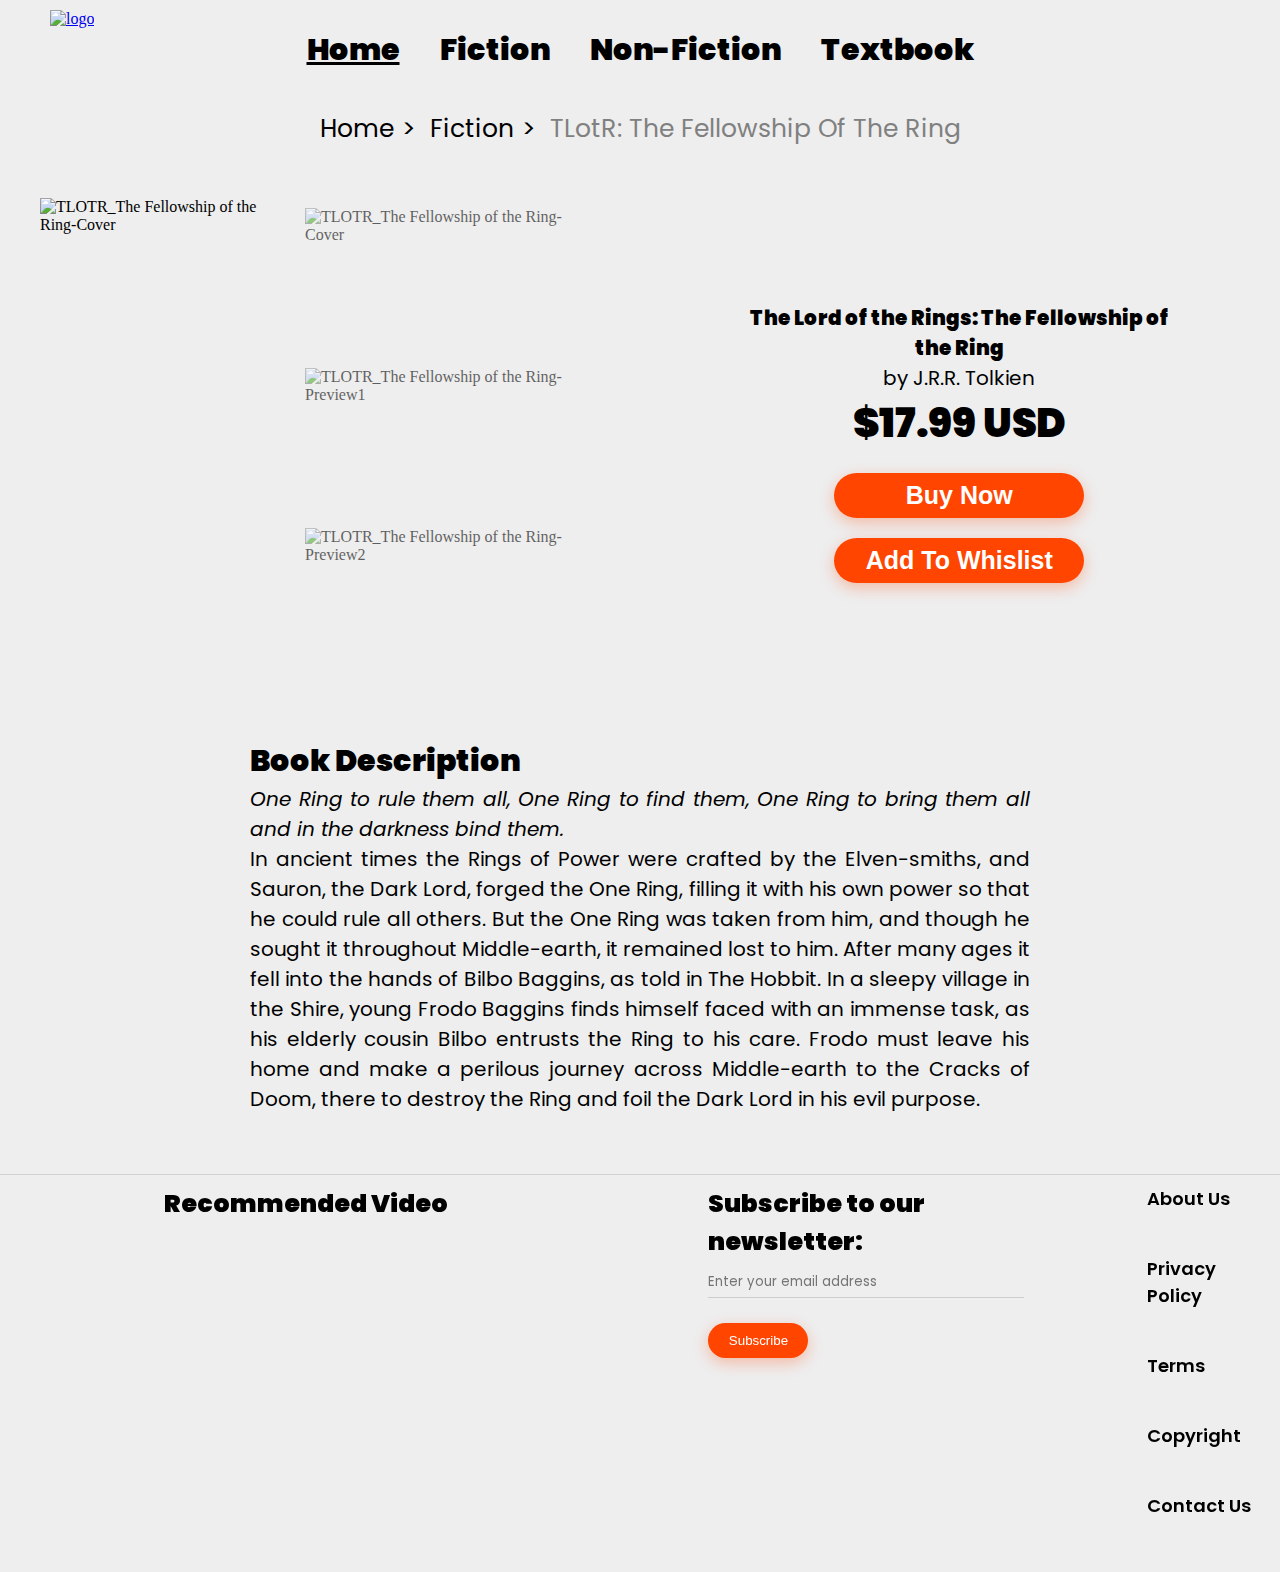
==== book-detail.html @ ee294438 "First Upload" ====
<!--RMIT University Vietnam
  Course: COSC2430 Web Programming
  Semester: 2023A
  Assessment: Assignment 1
  Author: Vu Thanh Tung
  ID: s3963172
  Acknowledgement:
-->

<!DOCTYPE html>
<html lang="en">

<head>
    <meta charset="UTF-8">
    <meta http-equiv="X-UA-Compatible" content="IE=edge">
    <meta name="viewport" content="width=device-width, initial-scale=1.0">
    <title>The Lord of the Rings: The Fellowship of the Ring - On The Same Page Bookstore</title>
    <link rel="shortcut icon" type="image/png" href="img/Logo/Logo-favicon.png">
    <link rel="stylesheet" href="style.css">
    <script src="script.js"></script>
</head>

<body>
    <header class="header-section">
        <div class="header-logo">
            <a href="index.html">
                <img src="img/Logo/Logo.png" alt="logo" id="logo">
            </a>
        </div>
        <div class="mobile-nav-icon">☰</div>
        <nav class="navbar">
            <ul>
                <li>
                    <a href="index.html" class="nav-link" id="active-link">home</a>
                </li>
                <li>
                    <a href="fiction.html" class="nav-link">fiction</a>
                </li>
                <li>
                    <a href="non-fiction.html" class="nav-link">non-fiction</a>
                </li>
                <li>
                    <a href="textbook.html" class="nav-link">textbook</a>
                </li>
            </ul>
        </nav>
    </header>

    <main>
        <div id="breadcrumb">
            <ul class="breadcrumb">
                <li><a href="index.html">home</a></li>
                <li><a href="fiction.html">fiction</a></li>
                <li>TLotR: The Fellowship of the Ring</li>
            </ul>
        </div>

        <div class="detail-box">
            <div class="book-detail">
                <div class="img-container">
                    <img id="img-box"
                        src="img/Book/Fiction/Fantasy/The Lord of the Rings_The Fellowship of the Ring/TLOTR_The Fellowship of the Ring-Cover.jpg"
                        alt="TLOTR_The Fellowship of the Ring-Cover">
                </div>
                <div class="book-detail-smallimg">
                    <img src="img/Book/Fiction/Fantasy/The Lord of the Rings_The Fellowship of the Ring/TLOTR_The Fellowship of the Ring-Cover.jpg"
                        alt="TLOTR_The Fellowship of the Ring-Cover" onclick="myFunction(this)">
                    <img src="img/Book/Fiction/Fantasy/The Lord of the Rings_The Fellowship of the Ring/TLOTR_The Fellowship of the Ring-Preview1.jpg"
                        alt="TLOTR_The Fellowship of the Ring-Preview1" onclick="myFunction(this)">
                    <img src="img/Book/Fiction/Fantasy/The Lord of the Rings_The Fellowship of the Ring/TLOTR_The Fellowship of the Ring-Preview2.jpg"
                        alt="TLOTR_The Fellowship of the Ring-Preview2" onclick="myFunction(this)">
                </div>
            </div>
            <div class="book-price">
                <h2>The Lord of the Rings: The Fellowship of the Ring</h2>
                <h3>by J.R.R. Tolkien</h3>
                <p>$17.99 USD</p>
                <button type="submit">Buy Now</button>
                <button type="button">Add To Whislist</button>
            </div>
        </div>
        <div class="description-box">
            <h2>Book Description</h2>
            <p>
                <i>One Ring to rule them all, One Ring to find them, One Ring to bring them all and in the darkness bind
                them.</i>
            </p>
            <p>
                In ancient times the Rings of Power were crafted by the Elven-smiths, and Sauron, the Dark Lord, forged
                the One Ring, filling it with his own power so that he could rule all others. But the One Ring was taken
                from him, and though he sought it throughout Middle-earth, it remained lost to him. After many ages it
                fell into the hands of Bilbo Baggins, as told in The Hobbit. In a sleepy village in the Shire, young
                Frodo Baggins finds himself faced with an immense task, as his elderly cousin Bilbo entrusts the Ring to
                his care. Frodo must leave his home and make a perilous journey across Middle-earth to the Cracks of
                Doom, there to destroy the Ring and foil the Dark Lord in his evil purpose.
            </p>
        </div>
    </main>

    <footer id="footer-section">
        <nav id="footer-navbar">
            <div class="video-box">
                <h2>Recommended Video</h2>
                <iframe width="560" height="315" src="https://www.youtube.com/embed/lIW5jBrrsS0"
                    title="YouTube video player" frameborder="0"
                    allow="accelerometer; autoplay; clipboard-write; encrypted-media; gyroscope; picture-in-picture; web-share"
                    allowfullscreen></iframe>
            </div>
            <div class="newsletter-box">
                <form>
                    <label for="email">Subscribe to our newsletter:</label>
                    <input type="email" id="email" name="email" placeholder="Enter your email address">
                    <button type="submit">Subscribe</button>
                </form>
            </div>
            <ul id="footer-menu">
                <li>
                    <a href="#" class="footer-link">about us</a>
                </li>
                <li>
                    <a href="#" class="footer-link">privacy policy</a>
                </li>
                <li>
                    <a href="#" class="footer-link">terms</a>
                </li>
                <li>
                    <a href="#" class="footer-link">copyright</a>
                </li>
                <li>
                    <a href="contact.html" class="footer-link">contact us</a>
                </li>
            </ul>
        </nav>
    </footer>
</body>

</html>
---- style.css ----
/* RMIT University Vietnam
  Course: COSC2430 Web Programming
  Semester: 2023A
  Assessment: Assignment 1
  Author: Vu Thanh Tung
  ID: s3963172
  Acknowledgement:
*/

@import url('https://fonts.googleapis.com/css2?family=Poppins&display=swap');

:root {
    --font-family: 'Poppins', sans-serif;

    --header-bg-color-light: gray;
    --main-bg-color-light: #eee;
    --font-color-light: black;

    --breadcrumb-parent-color: black;
    --breadcrumb-child-color: gray;

    --book-border-color: #f3f3f3;
}

* {
    margin: 0;
    padding: 0;
}

body {
    background-color: var(--main-bg-color-light);
}

/* || HEADER SECTION */
.header-section {
    display: flex;
    justify-content: center;
    width: 100%;
    padding: 0 20px;    
}

/* Header Logo */
.header-logo {
    display: flex;
    align-items: center;
    justify-content: center;
    position: absolute;
    top: 10px;
    left: 50px;
}

#logo {
    width: 75px;
    height: auto;
    transition: .5s;
}

#logo:hover {
    scale: 1.02;
    transition: .5s;
}

/* Default Horizontal Navigation Bar */
.navbar {
    display: flex;
    justify-content: center;
    align-items: center;
    background-color: var(--main-bg-color-light);
    height: 100px;
}

.navbar ul {
    display: flex;
    list-style: none;
    margin: 0;
    padding: 0;
}

.navbar li {
    font-size: 30px;
    font-family: var(--font-family);
    font-weight: 900;
    text-transform: capitalize;
    margin-right: 40px;
    transition: .5s;
}

.navbar a {
    color: var(--font-color-light);
    text-decoration: none;
}

#active-link {
    text-decoration: underline;
}

.nav-link:hover {
    text-decoration: underline;
}

.navbar li:hover {
    font-size: 31px;
    transition: .5s;
}

.mobile-nav-icon {
    text-align: center;
    width: 30px;
    height: 30px;
    padding: 5px;
    font-size: 20px;
    background-color: var(--book-border-color);
    display: none;
    margin-top: 30px;
    margin-left: 30px;
}

/* Responsive Vertical Navigation Bar */
@media (max-width: 960px) {
    .header-section {
        flex-direction: column;
        height: auto;
        justify-content: flex-start;
        padding-bottom: 30px;
    }

    .header-logo {
        position: absolute;
        top: 10px;
        right: 50px;
        margin-left: 50px;
        padding-right: 50px;
    }

    .navbar {
        background: var(--book-border-color);
        flex-direction: column;
        align-items: flex-start;
        height: auto;
        width: fit-content;
        padding: 5px 20px;
        margin-left: 30px;
    }

    .navbar ul {
        flex-direction: column;
        margin-top: 20px;
    }

    .navbar li {
        margin-right: 0;
        margin-bottom: 10px;
        font-size: 20px;
        transition: .5s;
    }

    .navbar {
        display: none;
    }

    .mobile-nav-icon {
        display: block;
    }

    .mobile-nav-icon:hover+.navbar {
        display: block;
    }

    .navbar:hover {
        display: block;
    }

    .navbar li:hover {
        font-size: 21px;
        transition: .5s;
    }
}

/* || MAIN SECTION */
/* Breadcrumb */
.breadcrumb {
    display: flex;
    justify-content: center;
    padding: 10px 0;
    list-style: none;
}

.breadcrumb li {
    color: var(--breadcrumb-child-color);
    display: inline;
    font-size: 25px;
    font-family: var(--font-family);
    font-weight: 400;
    text-transform: capitalize;
}

.breadcrumb li+li:before {
    padding: 8px;
    color: var(--breadcrumb-parent-color);
    content: ">\00a0";
}

.breadcrumb li a {
    color: var(--breadcrumb-parent-color);
    text-decoration: none;
    text-transform: capitalize;
}

.breadcrumb li a:hover {
    color: var(--breadcrumb-parent-color);
    text-decoration: underline;
}

/* Banner Section */
#banner-section {
    display: flex;
    align-items: center;
    justify-content: center;
    padding: 0 35px 0 35px;
}

.banner img {
    width: 100%;
    height: auto;
    border-radius: 1em;
    border: 3px solid black;
}

/* Store Section */
#store-page {
    padding-top: 50px;
}

.category {
    font-family: var(--font-family);
    font-weight: 900;
    font-size: 40px;
    letter-spacing: 3px;
    color: var(--font-color-light);
    text-decoration: none;
    text-transform: uppercase;
    text-align: center;
}

/* Book Showcase */
/* Default 3 Column Layout */
.bookshelf {
    display: flex;
    flex-wrap: wrap;
    justify-content: space-around;
}

.book {
    width: calc(30% - 40px);
    margin-bottom: 40px;
    color: var(--font-color-light);
    text-decoration: none;
    text-align: center;
}


.book img {
    width: 100%;
    height: auto;
    transition: .5s;
    border: 10px solid var(--book-border-color);
    z-index: -1;
}

.book h2 {
    font-family: var(--font-family);
    font-size: 24px;
    color: var(--font-color-light);
    margin: 20px 0 0;
}

.book h3 {
    color: var(--font-color-light);
    font-family: var(--font-family);
    font-size: 21px;
    font-weight: 500;
    margin-bottom: 10px;

}

.book p {
    font-family: var(--font-family);
    font-size: 18px;
    text-decoration: none;
    line-height: 1.5;
    margin-bottom: 10px;
}

.book:hover img {
    scale: 1.02;
    transition: 0.5s;
}

.book:hover h2 {
    text-decoration: underline;
}

/* Responsive 1 Column Layout */
@media only screen and (max-width: 960px) {
    .bookshelf {
        flex-direction: column;
        padding: 0px 30px;
    }

    .book {
        width: 100%;
        margin-bottom: 40px;
    }
}

@media only screen and (max-width: 960px) {
    #footer-navbar {
        display: grid;
        gap: 2%;
    }

    #footer-navbar>ul {
        text-align: center;
    }
}

/* || BOOK DEATAIL PAGE */
/* Default Horizontal Book Detail */
.detail-box {
    display: flex;
    justify-content: center;
    align-items: center;
    gap: 100px;
}

.book-detail-smallimg img {
    height: 150px;
    margin: 10px 0;
    cursor: pointer;
    display: block;
    opacity: 0.6;
}

.book-detail-smallimg img:hover {
    opacity: 1;
}

.book-detail {
    display: flex;
    justify-content: center;
    gap: 10px;
    padding: 40px;
}

.img-container img {
    height: 500px;
    width: auto;
}

.book-price {
    display: flex;
    flex-direction: column;
    justify-content: center;
    align-items: center;
    text-align: center;
    padding: 20px;
    margin-right: 80px;
}

.book-price h2 {
    font-family: var(--font-family);
    font-size: 20px;
    font-weight: 900;
    color: var(--font-color-light);
}

.book-price h3 {
    font-family: var(--font-family);
    font-size: 20px;
    font-weight: 400;
    color: var(--font-color-light);
}

.book-price p {
    font-family: var(--font-family);
    font-size: 40px;
    font-weight: 900;
    color: var(--font-color-light);
}

.book-price button {
    font-size: 25px;
    font-weight: 900;
    width: 250px;
    height: 45px;
}

.description-box {
    display: grid;
    justify-content: center;
    align-items: center;
    padding: 10px 250px 60px 250px;
}

.description-box h2 {
    font-family: var(--font-family);
    font-size: 30px;
    font-weight: 900;
    color: var(--font-color-light);
}

.description-box p {
    font-family: var(--font-family);
    font-size: 20px;
    font-weight: 400;
    color: var(--font-color-light);
    text-align: justify;
}

/* Responsive Vertial Book Detail */
@media (max-width:960px) {
    .detail-box {
        flex-direction: column;
        gap: 0px;
    }

    .book-detail {
        padding: 10px;
    }

    .book-price {
        padding: 10px;
        margin-left: 80px;
    }

    .description-box {
        text-align: center;
        padding: 30px 100px 60px 100px;
    }
}

/* || CONTACT PAGE */
/* Back Button */
.return-button {
    display: flex;
    font-size: 30px;
    font-family: var(--font-family);
    font-weight: 400;
    padding-bottom: 50px;
    width: 100%;
    height: 1px;
}

.return-button a {
    color: var(--font-color-light);
    text-decoration: none;
}

.return-button a span {
    text-transform: uppercase;
}

.return-button .return-link:hover {
    text-decoration: underline;
}

/* Default Horizontal Contact Form */
.container {
    width: 80%;
    margin: 50px auto;
}

.container h1 {
    color: var(--font-color-light);
    font-size: 24px;
    font-family: var(--font-family);
    font-weight: 900;
    margin-bottom: 10px;
}

.container p {
    color: var(--font-color-light);
    font-size: 14px;
    font-family: var(--font-family);
    font-weight: 400;
    margin-bottom: 40px;
}

.contact-box {
    background: var(--book-border-color);
    display: flex;
}

.contact-left {
    flex-basis: 60%;
    padding: 40px 60px;
}

.contact-left h3 {
    color: var(--font-color-light);
    font-family: var(--font-family);
    font-weight: 600;
    margin-bottom: 30px;
}

.input-row {
    display: flex;
    justify-content: space-between;
    margin-bottom: 20px;
}

.input-row .input-group {
    flex-basis: 45%;
}

label {
    color: var(--font-color-light);
    font-family: var(--font-family);
    margin-bottom: 6px;
    display: block;
}

.require {
    display: inline-block;
    margin-left: 4px;
    color: #f24f66
}

input,
select,
option {
    color: var(--font-color-light);
    font-family: var(--font-family);
    width: 100%;
    background: var(--book-border-color);
    border: none;
    border-bottom: 1px solid #ccc;
    outline: none;
    padding-bottom: 5px;
}

textarea {
    background: var(--book-border-color);
    box-sizing: border-box;
    width: 100%;
    border: 1px solid #ccc;
    outline: none;
    padding: 10px;
}

button {
    background: orangered;
    width: 100px;
    height: 35px;
    border: none;
    border-radius: 30px;
    outline: none;
    color: #fff;
    margin-top: 20px;
    box-shadow: 0 5px 15px 0 rgba(255, 69, 0, 0.3);
}

.contact-right {
    background: orangered;
    flex-basis: 40%;
    padding: 40px;
}

.contact-right>h3 {
    color: #fff;
    font-family: var(--font-family);
    font-weight: 600;
}

.contact-info>tr,
td:first-child {
    padding-right: 20px;
}

.contact-info>tr,
td {
    color: #fff;
    font-family: var(--font-family);
    font-weight: 400;
    padding-top: 20px;
}

/* Responsive Vertical Contact Form */
@media (max-width: 960px) {
    .contact-box {
        flex-direction: column;
    }
}

/* || FOOTER SECTION */
/* | Default Horizontal Footer */
#footer-section {
    border-top: 1px solid #d1d1d1;
    /* split border */
    position: sticky;
    top: 0;
    left: 0;
    width: 100%;
}

#footer-navbar {
    display: flex;
    flex-direction: row;
    justify-content: center;
    padding: 10px 2vw;
    gap: 10%;
}

/* Video Section */
.video-box iframe {
    padding-bottom: 20px;
}

.video-box h2 {
    font-size: 25px;
    font-family: var(--font-family);
    font-weight: 900;
    text-align: center;
}

/* Newsletter Section */
.newsletter-box form {
    display: grid;
    justify-content: space-around;
    gap: 5px;
    padding-bottom: 20px;
}

.newsletter-box label {
    color: var(--font-color-light);
    font-family: var(--font-family);
    font-size: 25px;
    font-weight: 900;
    margin-bottom: 6px;
    display: block;
}

.newsletter-box input {
    color: var(--font-color-light);
    font-family: var(--font-family);
    width: 100%;
    background: var(--main-bg-color-light);
    border: none;
    border-bottom: 1px solid #ccc;
    outline: none;
    padding-bottom: 5px;
}

/* Footer Links Section */
#footer-navbar ul {
    display: grid;
    justify-content: center;
    gap: 20px;
    list-style: none;
    padding-bottom: 20px;
}

.footer-link {
    font-family: var(--font-family);
    font-size: 18px;
    color: var(--font-color-light);
    font-weight: 600;
    text-transform: capitalize;
    text-decoration: none;
}

.footer-link:hover {
    text-decoration: underline;
}

/* | Responsive Vertical Footer */
@media (max-width: 960px) {
    #footer-navbar {
        display: grid;
    }
}
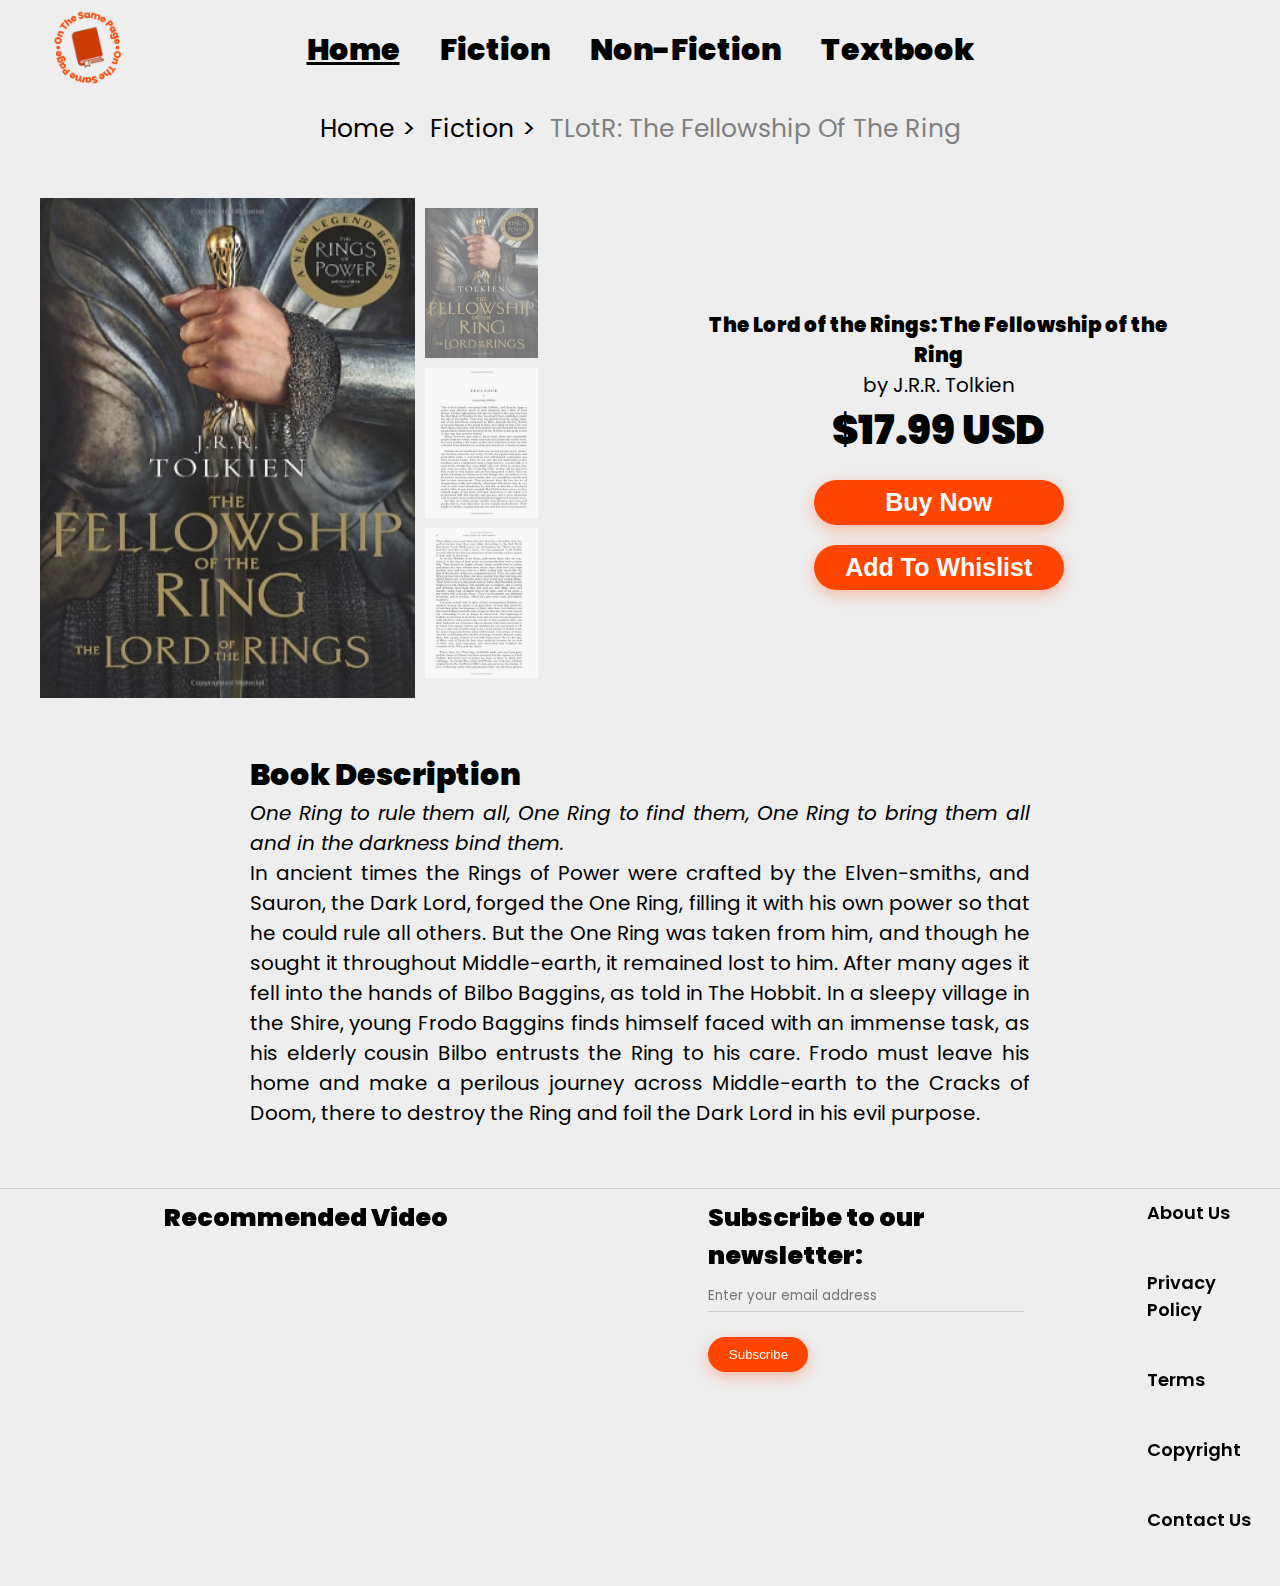
==== commit f2609b5f: "Update newsletter @ the footer and the contact page" ====
--- a/book-detail.html
+++ b/book-detail.html
@@ -83,7 +83,7 @@
             <h2>Book Description</h2>
             <p>
                 <i>One Ring to rule them all, One Ring to find them, One Ring to bring them all and in the darkness bind
-                them.</i>
+                    them.</i>
             </p>
             <p>
                 In ancient times the Rings of Power were crafted by the Elven-smiths, and Sauron, the Dark Lord, forged
@@ -107,9 +107,9 @@
                     allowfullscreen></iframe>
             </div>
             <div class="newsletter-box">
-                <form>
+                <form action="newsletter" method="post" id="newsletter_sub">
                     <label for="email">Subscribe to our newsletter:</label>
-                    <input type="email" id="email" name="email" placeholder="Enter your email address">
+                    <input type="email" id="email" name="email" placeholder="Enter your email address" required>
                     <button type="submit">Subscribe</button>
                 </form>
             </div>
